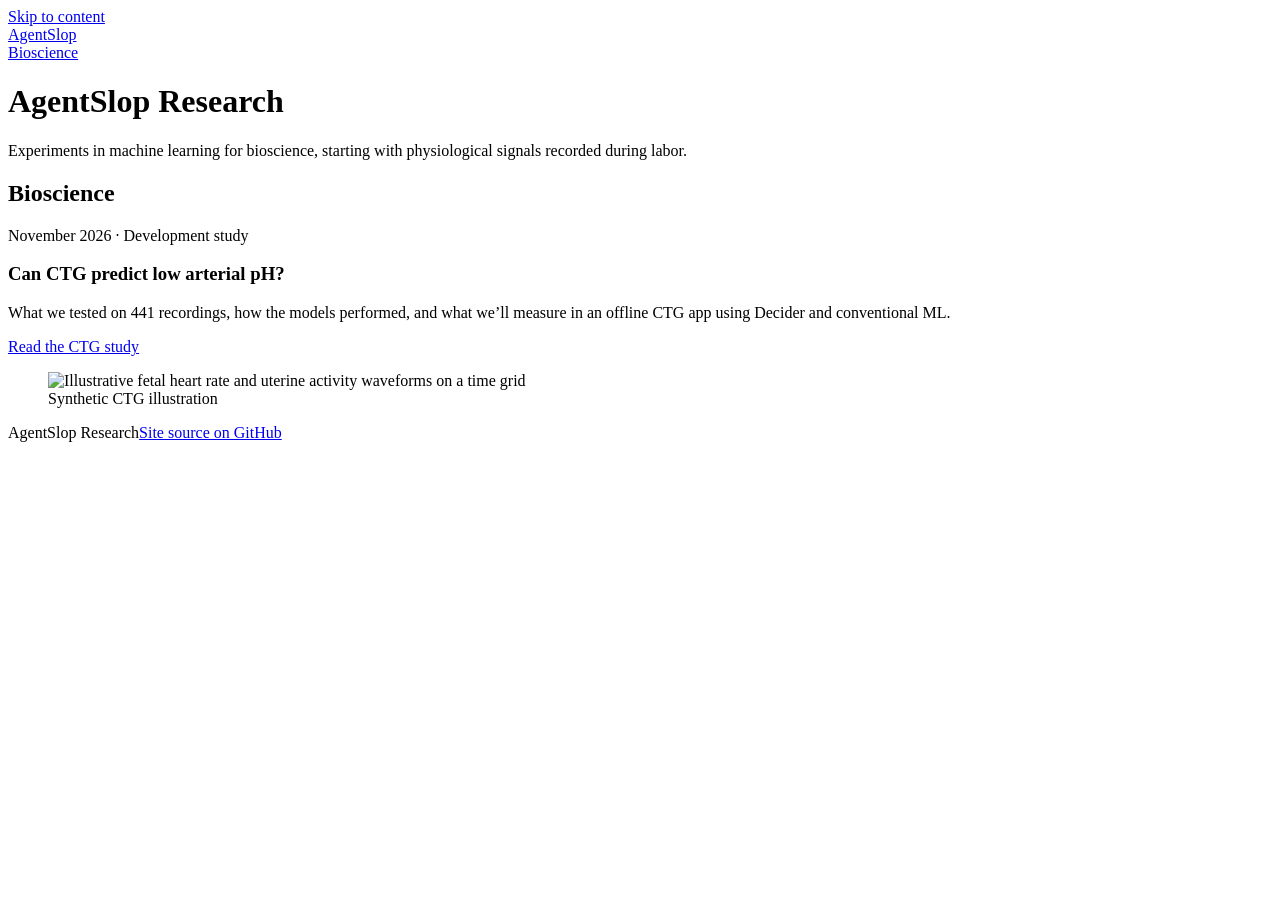
==== index.html @ 95fea54c "Create the AgentSlop research homepage" ====
<!doctype html>
<html lang="en">
<head>
  <meta charset="utf-8">
  <meta name="viewport" content="width=device-width, initial-scale=1">
  <meta name="description" content="AgentSlop Research publishes development studies in bioscience and machine learning, starting with cardiotocography and umbilical arterial pH.">
  <meta name="theme-color" content="#f6f8f3">
  <title>AgentSlop Research</title>
  <link rel="stylesheet" href="assets/research.css">
</head>
<body>
  <a class="skip-link" href="#main">Skip to content</a>
  <header class="site-header">
    <div class="shell header-inner">
      <a class="wordmark" href="./" aria-current="page"><span class="brand-mark" aria-hidden="true"></span>AgentSlop</a>
      <nav aria-label="Main navigation"><a href="#bioscience">Bioscience</a></nav>
    </div>
  </header>

  <main id="main" class="shell landing">
    <div class="landing-intro">
      <h1>AgentSlop Research</h1>
      <p>Experiments in machine learning for bioscience, starting with physiological signals recorded during labor.</p>
    </div>

    <section id="bioscience" aria-labelledby="bioscience-heading">
      <h2 class="label" id="bioscience-heading">Bioscience</h2>
      <article class="study-card">
        <div class="study-card-copy">
          <p class="meta"><time datetime="2026-11">November 2026</time> <span aria-hidden="true">·</span> Development study</p>
          <h3>Can CTG predict low arterial pH?</h3>
          <p>What we tested on 441 recordings, how the models performed, and what we’ll measure in an offline CTG app using Decider and conventional ML.</p>
          <a class="button" href="bioscience/ctg/">Read the CTG study</a>
        </div>
        <figure class="trace">
          <img src="assets/ctg-illustration.webp" width="1200" height="704" alt="Illustrative fetal heart rate and uterine activity waveforms on a time grid">
          <figcaption>Synthetic CTG illustration</figcaption>
        </figure>
      </article>
    </section>
  </main>

  <footer class="site-footer">
    <div class="shell footer-inner"><span>AgentSlop Research</span><a href="https://github.com/AgentSlop-Si/public">Site source on GitHub</a></div>
  </footer>
</body>
</html>
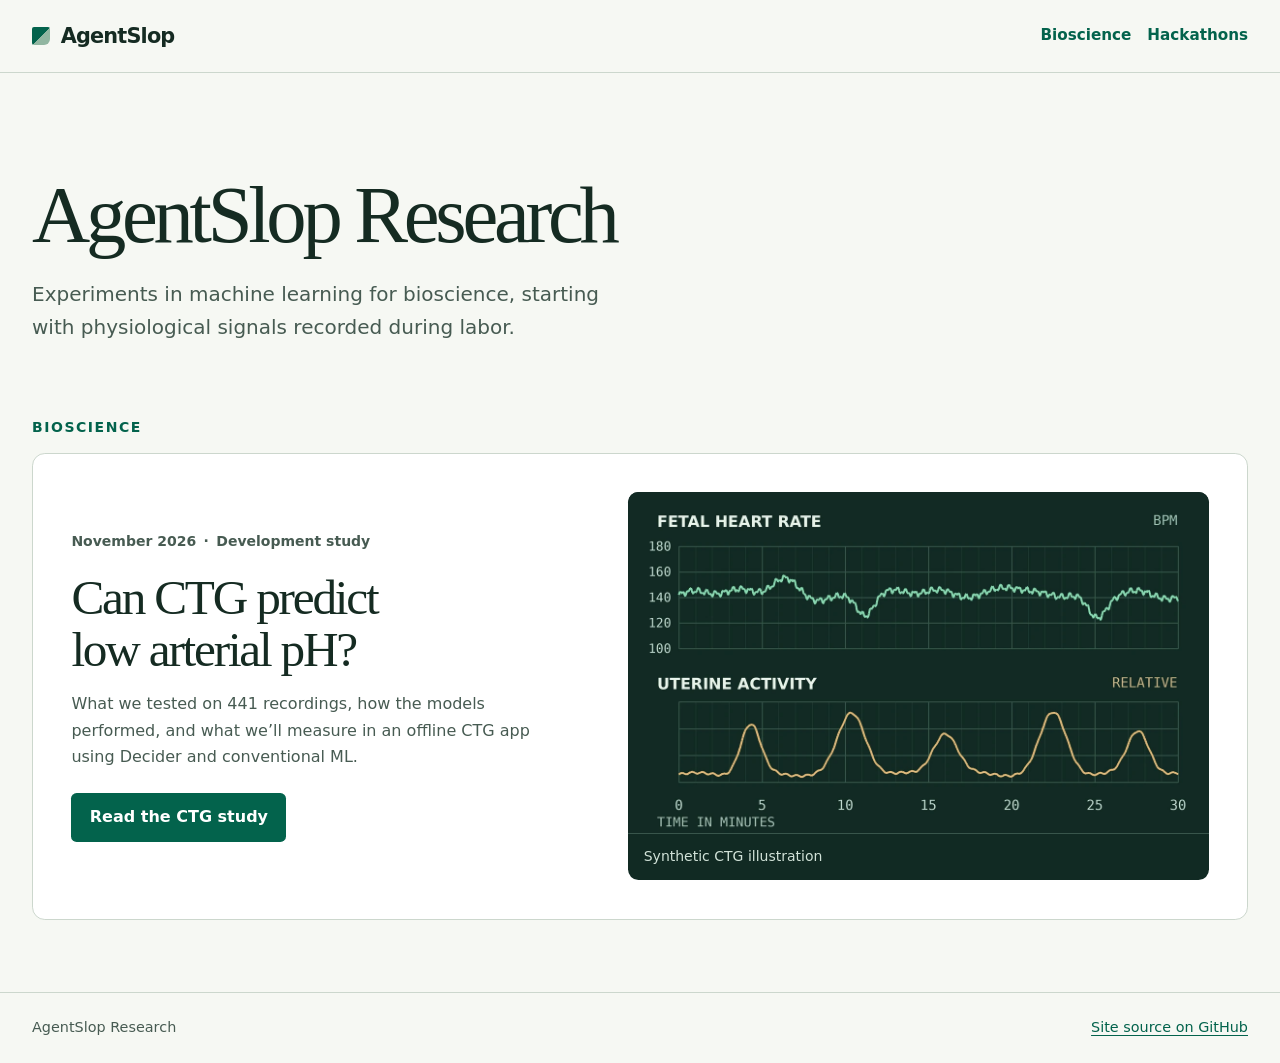
==== commit fadebf73: "Publish the Soup Kernel Challenge on the Hackathons page" ====
--- a/index.html
+++ b/index.html
@@ -13,7 +13,10 @@
   <header class="site-header">
     <div class="shell header-inner">
       <a class="wordmark" href="./" aria-current="page"><span class="brand-mark" aria-hidden="true"></span>AgentSlop</a>
-      <nav aria-label="Main navigation"><a href="#bioscience">Bioscience</a></nav>
+      <nav aria-label="Main navigation" style="display: flex; flex-wrap: wrap; gap: .3rem 1rem;">
+        <a href="#bioscience">Bioscience</a>
+        <a href="hackathons/">Hackathons</a>
+      </nav>
     </div>
   </header>
 
--- a/assets/research.css
+++ b/assets/research.css
@@ -0,0 +1,287 @@
+:root {
+  color-scheme: light;
+  --paper: #f6f8f3;
+  --white: #ffffff;
+  --ink: #152b22;
+  --muted: #475b52;
+  --accent: #03634c;
+  --accent-deep: #034735;
+  --accent-soft: #e6f0e9;
+  --line: #ccd7cd;
+  --serif: Georgia, "Liberation Serif", serif;
+  --sans: system-ui, -apple-system, BlinkMacSystemFont, "Segoe UI", sans-serif;
+}
+
+*, *::before, *::after { box-sizing: border-box; }
+
+html { scroll-padding-block-start: 1.5rem; }
+body {
+  display: flex;
+  flex-direction: column;
+  min-height: 100vh;
+  margin: 0;
+  background: var(--paper);
+  color: var(--ink);
+  font: 1rem/1.65 var(--sans);
+}
+main { flex: 1; }
+
+a { color: var(--accent); text-underline-offset: .2em; }
+a:hover { color: var(--accent-deep); }
+:focus-visible { outline: 3px solid #a14d25; outline-offset: 4px; }
+img { display: block; max-width: 100%; height: auto; }
+figure, dl, dd { margin: 0; }
+p { margin: 0 0 1.15rem; }
+h1, h2, h3 { margin: 0; text-wrap: balance; }
+
+.shell { width: min(76rem, calc(100% - 4rem)); margin-inline: auto; }
+.skip-link {
+  position: absolute;
+  z-index: 5;
+  top: .75rem;
+  left: .75rem;
+  padding: .55rem 1rem;
+  background: var(--white);
+  transform: translateY(-200%);
+}
+.skip-link:focus { transform: translateY(0); }
+.sr-only {
+  position: absolute;
+  width: 1px;
+  height: 1px;
+  padding: 0;
+  overflow: hidden;
+  clip-path: inset(50%);
+  white-space: nowrap;
+}
+
+.site-header { border-bottom: 1px solid var(--line); }
+.header-inner, .footer-inner {
+  display: flex;
+  justify-content: space-between;
+  align-items: center;
+  gap: 1rem;
+}
+.header-inner { min-height: 4.5rem; }
+.wordmark {
+  display: inline-flex;
+  align-items: center;
+  gap: .65rem;
+  color: var(--ink);
+  font-size: 1.3rem;
+  font-weight: 750;
+  letter-spacing: -.04em;
+  text-decoration: none;
+}
+.brand-mark {
+  display: inline-block;
+  width: 1.15rem;
+  height: 1.15rem;
+  border-radius: 2px 2px 6px 2px;
+  background: linear-gradient(135deg, var(--accent) 0 52%, #91b6a1 52% 100%);
+}
+.header-inner nav a { font-size: .95rem; font-weight: 650; text-decoration: none; }
+.header-inner nav a:hover { text-decoration: underline; }
+
+h1 {
+  font: 400 clamp(2.75rem, 6.3vw, 5.4rem)/.99 var(--serif);
+  letter-spacing: -.053em;
+}
+.label, .meta { color: var(--muted); font-size: .875rem; font-weight: 600; }
+.label {
+  margin: 0 0 .9rem;
+  color: var(--accent);
+  text-transform: uppercase;
+  letter-spacing: .11em;
+}
+.meta span { margin-inline: .18em; }
+.meta:last-child { margin-bottom: 0; }
+.lede { max-width: 35rem; color: var(--muted); font-size: clamp(1.06rem, 1.65vw, 1.28rem); }
+
+.landing { padding-block: clamp(3rem, 8vw, 6.5rem) 4.5rem; }
+.landing-intro { margin-bottom: clamp(3rem, 6vw, 4.5rem); }
+.landing-intro p { max-width: 36rem; margin: 1.4rem 0 0; color: var(--muted); font-size: 1.25rem; }
+.study-card {
+  display: grid;
+  grid-template-columns: 1fr 1.15fr;
+  align-items: center;
+  gap: clamp(1.5rem, 4vw, 3.25rem);
+  padding: clamp(1.3rem, 3vw, 2.45rem);
+  border: 1px solid var(--line);
+  border-radius: .8rem;
+  background: var(--white);
+}
+.study-card h3 {
+  margin-bottom: 1rem;
+  font: 400 clamp(2rem, 3.85vw, 3.5rem)/1.05 var(--serif);
+  letter-spacing: -.045em;
+}
+.study-card-copy > p:not(.meta) { color: var(--muted); }
+.button {
+  display: inline-block;
+  margin-top: .25rem;
+  padding: .72rem 1.15rem;
+  border-radius: .35rem;
+  background: var(--accent);
+  color: var(--white);
+  font-weight: 650;
+  text-decoration: none;
+}
+.button:hover { background: var(--accent-deep); color: var(--white); }
+
+.hero {
+  display: grid;
+  grid-template-columns: 1.04fr 1fr;
+  align-items: center;
+  gap: clamp(1.5rem, 4.2vw, 4.2rem);
+  padding-block: clamp(3rem, 6.4vw, 6rem) clamp(2.5rem, 4.8vw, 4rem);
+}
+.hero h1 { margin: 0 0 1.25rem; }
+.hero .lede { margin-bottom: 1.35rem; }
+.trace {
+  overflow: hidden;
+  border-radius: .65rem;
+  background: #112a23;
+  color: #e2eee5;
+}
+.trace img { width: 100%; }
+.trace figcaption {
+  padding: .65rem 1rem .78rem;
+  border-top: 1px solid #38554b;
+  color: #d1e2d8;
+  font-size: .875rem;
+}
+.study-stats {
+  display: grid;
+  grid-template-columns: repeat(4, 1fr);
+  border-block: 1px solid var(--line);
+}
+.study-stats > div {
+  display: flex;
+  flex-direction: column-reverse;
+  justify-content: flex-end;
+  padding: 1.15rem 1.25rem;
+  border-inline-start: 1px solid var(--line);
+}
+.study-stats > div:first-child { border-inline-start: 0; padding-inline-start: 0; }
+.study-stats dt { color: var(--muted); font-size: .875rem; }
+.study-stats dd {
+  color: var(--accent-deep);
+  font: 400 clamp(2.15rem, 4vw, 3.3rem)/1 var(--serif);
+  font-variant-numeric: lining-nums tabular-nums;
+  margin-bottom: .35rem;
+}
+
+.report-layout {
+  display: grid;
+  grid-template-columns: minmax(10rem, .63fr) minmax(0, 2fr);
+  gap: clamp(2rem, 5.5vw, 5rem);
+  padding-block: clamp(2rem, 5vw, 4rem) 4rem;
+}
+.contents { align-self: start; position: sticky; top: 1.75rem; }
+.contents nav { display: grid; gap: .65rem; padding-inline-start: 1rem; border-inline-start: 2px solid var(--line); }
+.contents a { color: var(--muted); font-size: .94rem; font-weight: 640; text-decoration: none; }
+.contents a:hover { color: var(--accent); text-decoration: underline; }
+.report { max-width: 53rem; }
+.report section + section { margin-top: 2.8rem; padding-top: 2.6rem; border-top: 1px solid var(--line); }
+.report h2 {
+  margin-bottom: 1rem;
+  font: 400 clamp(2rem, 4.4vw, 3.2rem)/1.05 var(--serif);
+  letter-spacing: -.042em;
+}
+.report h3 { margin-bottom: .5rem; font-size: 1.16rem; line-height: 1.3; }
+.report p + h3, .table-wrap + h3 { margin-top: 1.75rem; }
+.method-list { display: grid; margin-bottom: 1.6rem; }
+.method-list > div {
+  display: grid;
+  grid-template-columns: minmax(9rem, 1fr) minmax(0, 2fr);
+  gap: 1rem;
+  padding: .85rem 0;
+  border-bottom: 1px solid var(--line);
+}
+.method-list dt { font-weight: 715; }
+.method-list dd { color: var(--muted); }
+
+.window-figure {
+  padding: clamp(1rem, 2.2vw, 1.45rem);
+  border: 1px solid var(--line);
+  border-radius: .6rem;
+  background: var(--white);
+}
+.window-graphic p { margin: 0 0 .42rem; font-size: .875rem; font-weight: 700; }
+.duration-bar { height: .54rem; margin-bottom: .9rem; border-radius: 3px; background: var(--accent); }
+.window-stack {
+  display: grid;
+  grid-template-columns: repeat(30, minmax(0, 1fr));
+  grid-auto-rows: .25rem;
+  gap: .15rem 0;
+  background: repeating-linear-gradient(90deg, #e7eee8 0 1px, transparent 1px calc(100% / 6));
+}
+.window-stack i {
+  grid-column: var(--start) / span 15;
+  border-radius: 2px;
+  background: #57977c;
+}
+.window-axis { display: flex; justify-content: space-between; margin-top: .45rem; color: var(--muted); font-size: .875rem; }
+.window-figure figcaption { margin-top: .95rem; color: var(--muted); font-size: .9rem; }
+
+.table-wrap {
+  margin: 0 0 1.2rem;
+  overflow-x: auto;
+  border: 1px solid var(--line);
+  border-radius: .6rem;
+  background: var(--white);
+}
+table { width: 100%; border-spacing: 0; text-align: left; font-variant-numeric: tabular-nums; }
+th, td { padding: .65rem .9rem; vertical-align: top; line-height: 1.4; }
+thead th { background: var(--accent-soft); font-size: .94rem; }
+tbody th { font-weight: 650; }
+tbody tr + tr > * { border-top: 1px solid var(--line); }
+td small { display: block; color: var(--muted); font-size: .875rem; }
+.scope-note { margin: 1.35rem 0 0; padding: .85rem 1.05rem; border-left: 3px solid #599b80; background: var(--accent-soft); }
+.scope-note summary { font-size: 1rem; font-weight: 700; cursor: pointer; }
+.scope-note p { margin: .7rem 0 0; }
+
+.roadmap { display: grid; gap: 1.1rem; margin: 1.5rem 0 0; padding: 0; list-style: none; }
+.roadmap li { padding: .1rem 0 .1rem 1rem; border-inline-start: 3px solid #599b80; }
+.roadmap li p { margin: 0; color: var(--muted); }
+.source-list { margin: .85rem 0 0; padding-left: 1.25rem; }
+.source-list li + li { margin-top: .45rem; }
+.site-footer { margin-top: auto; border-top: 1px solid var(--line); }
+.footer-inner { min-height: 4.4rem; color: var(--muted); font-size: .9rem; }
+
+@media (max-width: 54rem) {
+  .hero { grid-template-columns: 1fr; }
+  .hero-copy { max-width: 37rem; }
+  .hero .trace { max-width: 40rem; }
+  .report-layout { grid-template-columns: 1fr; gap: 1.75rem; }
+  .contents { position: static; }
+  .contents nav { display: flex; gap: .5rem 1rem; flex-wrap: wrap; padding: 0; border: 0; }
+  .contents a { text-decoration: underline; }
+}
+
+@media (max-width: 40rem) {
+  .shell { width: calc(100% - 2rem); }
+  .header-inner { min-height: 3.75rem; }
+  .landing { padding-block: 2.75rem 3rem; }
+  .landing-intro { margin-bottom: 2.75rem; }
+  .landing-intro p { font-size: 1.1rem; }
+  .study-card { grid-template-columns: 1fr; }
+  .hero { padding-block: 2.5rem 2rem; }
+  .study-stats { grid-template-columns: repeat(2, 1fr); }
+  .study-stats > div:nth-child(odd) { border-inline-start: 0; padding-inline-start: 0; }
+  .study-stats > div:nth-child(n+3) { border-top: 1px solid var(--line); }
+  .method-list > div { grid-template-columns: 1fr; gap: .25rem; }
+  th, td { padding: .58rem .48rem; font-size: .875rem; }
+  thead th, td small { font-size: .875rem; }
+  .footer-inner { flex-wrap: wrap; padding-block: .8rem; gap: .4rem 1rem; }
+}
+
+@media print {
+  body { background: #fff; }
+  .site-header, .contents, .skip-link, .site-footer { display: none; }
+  .shell { width: 100%; }
+  .hero, .report-layout { display: block; padding-block: 1rem; }
+  .hero .trace { max-width: 25rem; }
+  .study-stats, table, figure, .method-list, .roadmap li { break-inside: avoid; }
+}
